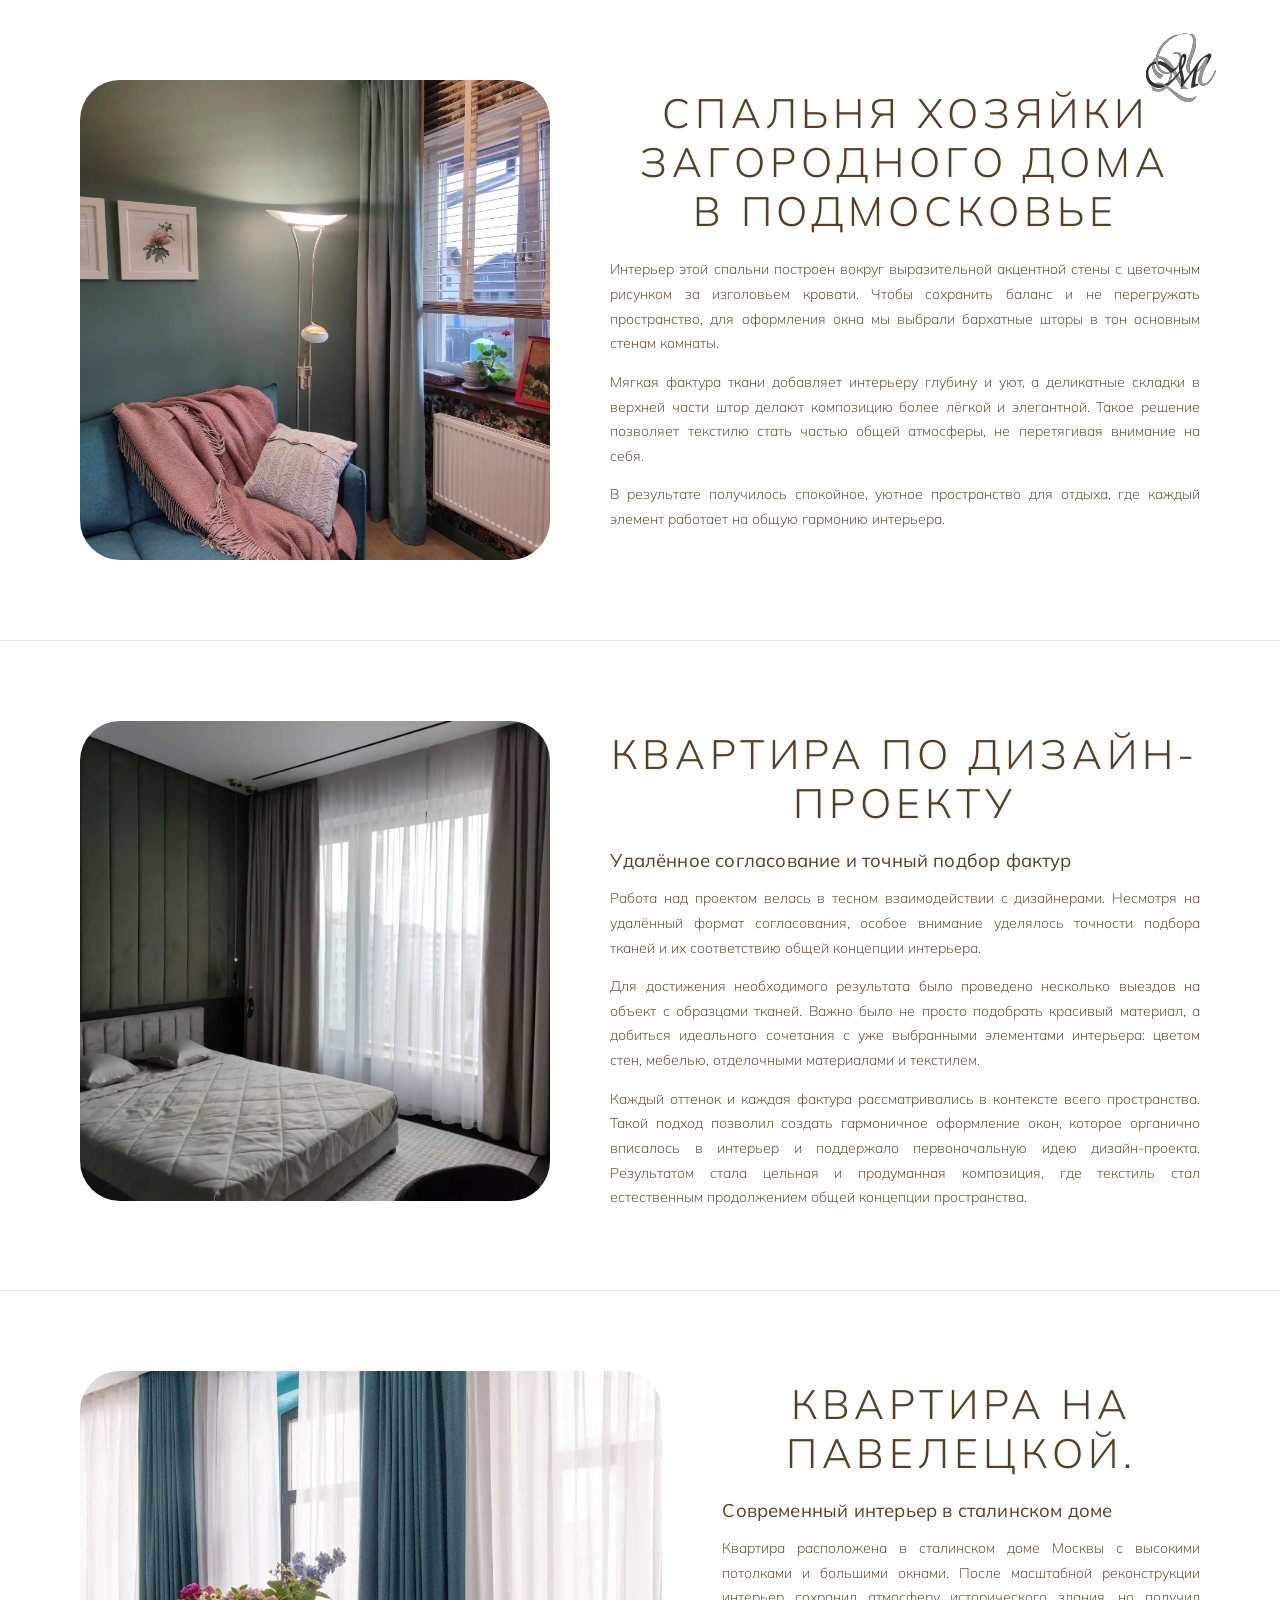
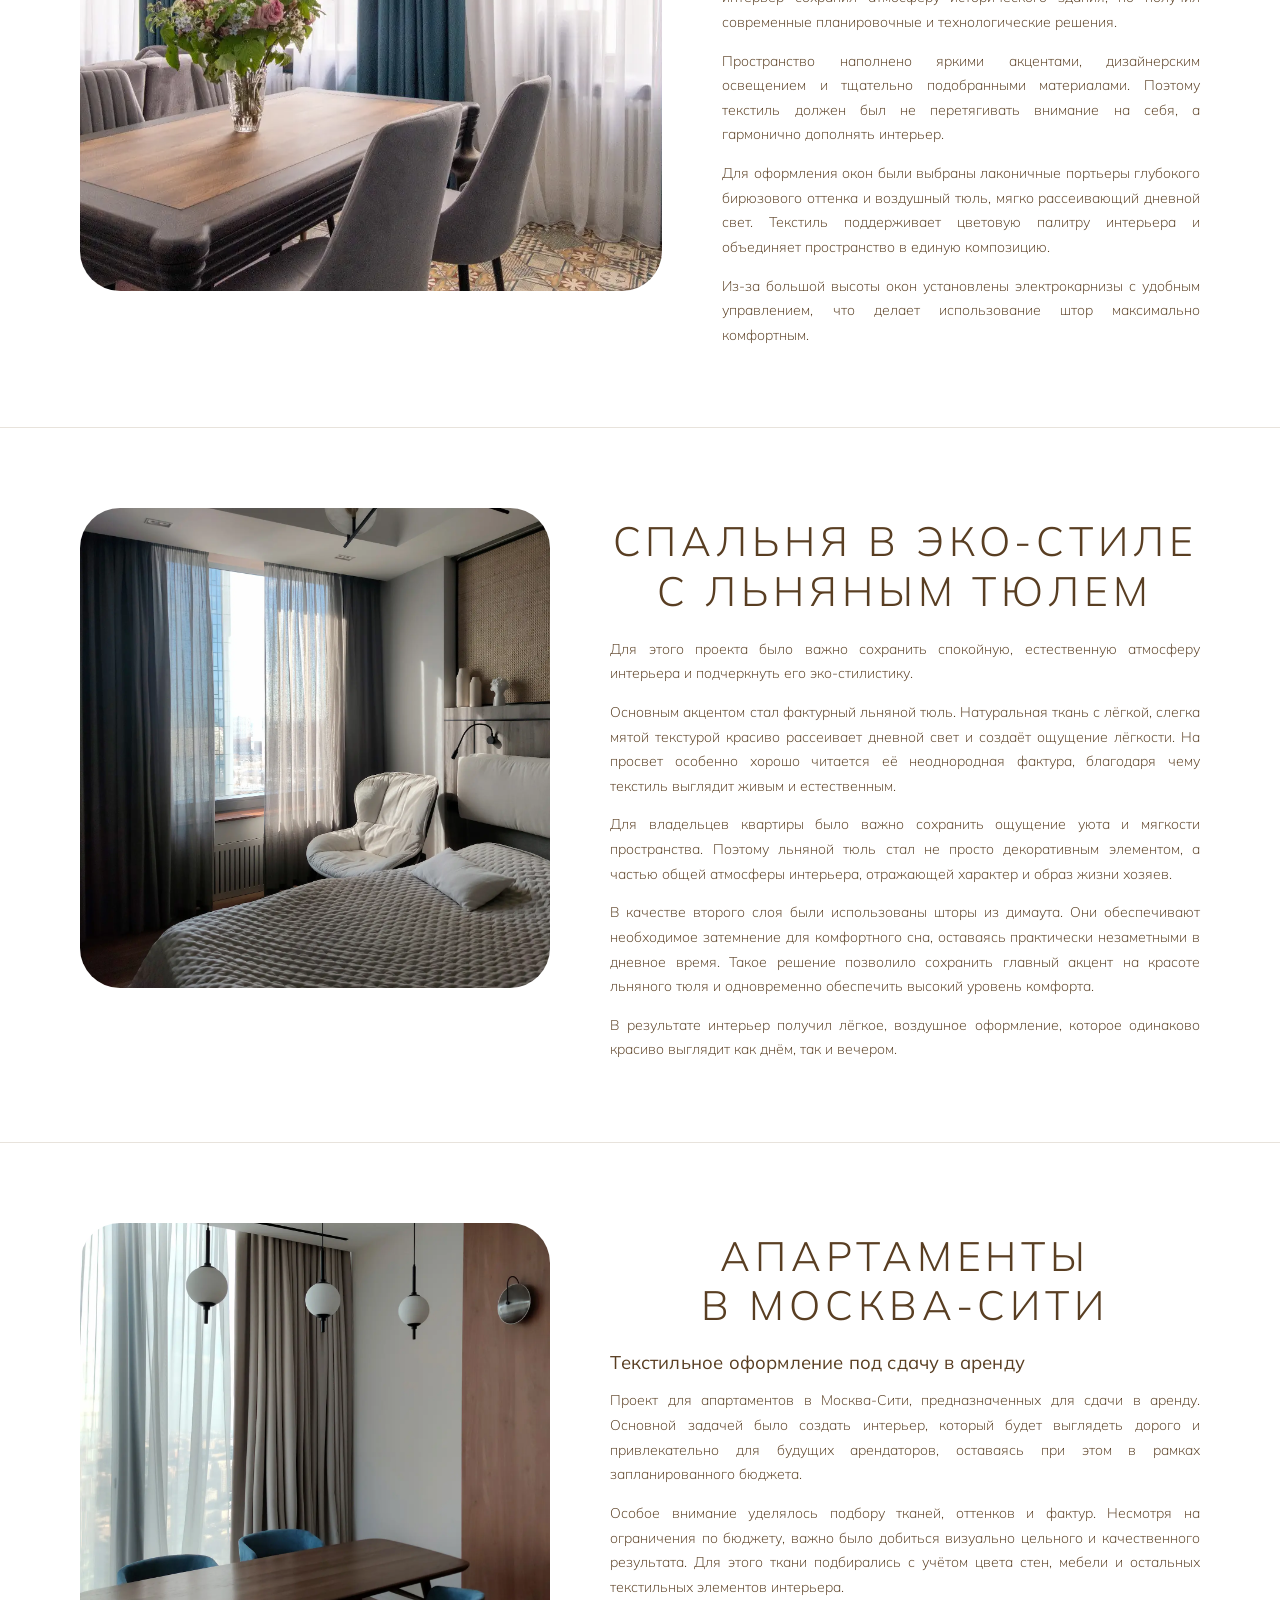
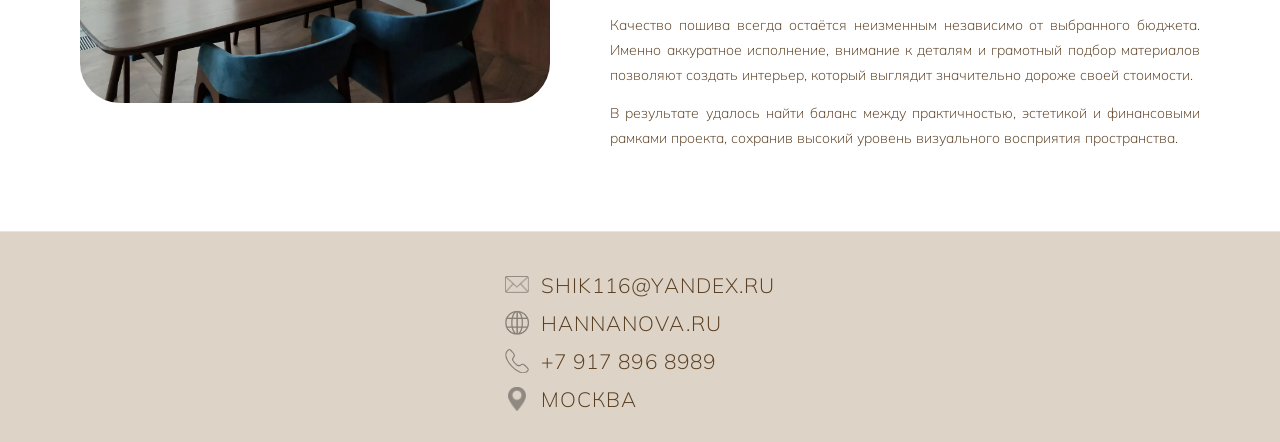
==== my-proj-page.html @ 87cc0c06 "feat: new add-on. page "мои проекты" - a new page has been created - optimized for displaying width " ====
<!DOCTYPE html>
<html lang="ru">

<head>
    <meta charset="UTF-8">
    <meta name="viewport" content="width=device-width, initial-scale=1.0">
    <meta name="robots" content="index, follow">
    <meta name="description" content="Текстильное оформление интерьера — шторы, тюль, карнизы. Подробнее о услуге.">

    <title>Текстильное оформление | Мастерская Чулпан Ханнановой</title>

    <meta property="og:title" content="Текстильное оформление интерьера">
    <meta property="og:description" content="Создаю текстиль, который поддерживает стиль интерьера.">
    <meta property="og:type" content="website">
    <meta property="og:image" content="https://thebucagod.github.io/Business-card-website/assets/imgs/service1.webp">

    <link rel="stylesheet" href="css/index/reset.css">
    <link rel="stylesheet" href="css/add-page_footer-header/add-page_header.css">
    <link rel="stylesheet" href="css/add-page_footer-header/add-page_footer.css">
    <link rel="stylesheet" href="css/my-proj-page/cssmy-proj-page.css">
    <link rel="stylesheet" href="css/my-proj-page/responsive.css">

    <link rel="icon" href="assets/imgs/favicon.ico">
    <link rel="canonical" href="https://thebucagod.github.io/Business-card-website/tur-interior-config.html">
</head>

<body>
    <main class="my-proj-page">

        <a href="index.html" class="my-way-page__home" title="Вернуться на главную">
            <img src="assets/imgs/favicon.svg" alt="На главную" class="my-way-page__home-icon">
        </a>

        <!-- ═══════════════════════════════════════════════
            СЕКЦИЯ 1 — Спальня хозяйки загородного дома
        ════════════════════════════════════════════════ -->
        <section class="proj-section"  id="proj-section-1">

            <div class="proj-section__img-wrap">
                <img
                    src="assets/imgs/project-1.webp"
                    alt="Спальня хозяйки загородного дома в Подмосковье — бархатные шторы в тон стен"
                >
            </div>

            <div class="proj-section__content">
                <h1 class="proj-section__title">Спальня хозяйки<br>загородного дома<br>в Подмосковье</h1>
                <div class="proj-section__body">
                    <p>Интерьер этой спальни построен вокруг выразительной акцентной стены с цветочным рисунком за изголовьем кровати. Чтобы сохранить баланс и не перегружать пространство, для оформления окна мы выбрали бархатные шторы в тон основным стенам комнаты.</p>
                    <p>Мягкая фактура ткани добавляет интерьеру глубину и уют, а деликатные складки в верхней части штор делают композицию более лёгкой и элегантной. Такое решение позволяет текстилю стать частью общей атмосферы, не перетягивая внимание на себя.</p>
                    <p>В результате получилось спокойное, уютное пространство для отдыха, где каждый элемент работает на общую гармонию интерьера.</p>
                </div>
            </div>

        </section>


        <!-- ═══════════════════════════════════════════════
            СЕКЦИЯ 2 — Квартира по дизайн-проекту
        ════════════════════════════════════════════════ -->
        <section class="proj-section"  id="proj-section-2">

            <div class="proj-section__img-wrap">
                <img
                    src="assets/imgs/project-2.webp"
                    alt="Квартира по дизайн-проекту — удалённое согласование и точный подбор фактур"
                >
            </div>

            <div class="proj-section__content">
                <h2 class="proj-section__title">Квартира по дизайн-проекту</h2>
                <p class="proj-section__subtitle">Удалённое согласование и точный подбор фактур</p>
                <div class="proj-section__body">
                    <p>Работа над проектом велась в тесном взаимодействии с дизайнерами. Несмотря на удалённый формат согласования, особое внимание уделялось точности подбора тканей и их соответствию общей концепции интерьера.</p>
                    <p>Для достижения необходимого результата было проведено несколько выездов на объект с образцами тканей. Важно было не просто подобрать красивый материал, а добиться идеального сочетания с уже выбранными элементами интерьера: цветом стен, мебелью, отделочными материалами и текстилем.</p>
                    <p>Каждый оттенок и каждая фактура рассматривались в контексте всего пространства. Такой подход позволил создать гармоничное оформление окон, которое органично вписалось в интерьер и поддержало первоначальную идею дизайн-проекта. Результатом стала цельная и продуманная композиция, где текстиль стал естественным продолжением общей концепции пространства.</p>
                </div>
            </div>

        </section>


        <!-- ═══════════════════════════════════════════════
            СЕКЦИЯ 3 — Квартира на Павелецкой
        ════════════════════════════════════════════════ -->
        <section class="proj-section proj-section--wide-img" id="proj-section-3">

            <div class="proj-section__img-wrap">
                <img
                    src="assets/imgs/project-3.webp"
                    alt="Квартира на Павелецкой — современный интерьер в сталинском доме, бирюзовые портьеры"
                >
            </div>

            <div class="proj-section__content">
                <h2 class="proj-section__title">Квартира на Павелецкой.</h2>
                <p class="proj-section__subtitle">Современный интерьер в сталинском доме</p>
                <div class="proj-section__body">
                    <p>Квартира расположена в сталинском доме Москвы с высокими потолками и большими окнами. После масштабной реконструкции интерьер сохранил атмосферу исторического здания, но получил современные планировочные и технологические решения.</p>
                    <p>Пространство наполнено яркими акцентами, дизайнерским освещением и тщательно подобранными материалами. Поэтому текстиль должен был не перетягивать внимание на себя, а гармонично дополнять интерьер.</p>
                    <p>Для оформления окон были выбраны лаконичные портьеры глубокого бирюзового оттенка и воздушный тюль, мягко рассеивающий дневной свет. Текстиль поддерживает цветовую палитру интерьера и объединяет пространство в единую композицию.</p>
                    <p>Из-за большой высоты окон установлены электрокарнизы с удобным управлением, что делает использование штор максимально комфортным.</p>
                </div>
            </div>

        </section>


        <!-- ═══════════════════════════════════════════════
            СЕКЦИЯ 4 — Спальня в эко-стиле с льняным тюлем
        ════════════════════════════════════════════════ -->
        <section class="proj-section" id="proj-section-4">

            <div class="proj-section__img-wrap">
                <img
                    src="assets/imgs/project-4.webp"
                    alt="Спальня в эко-стиле — льняной тюль и шторы из димаута"
                >
            </div>

            <div class="proj-section__content">
                <h2 class="proj-section__title">Спальня в эко-стиле<br>с льняным тюлем</h2>
                <div class="proj-section__body">
                    <p>Для этого проекта было важно сохранить спокойную, естественную атмосферу интерьера и подчеркнуть его эко-стилистику.</p>
                    <p>Основным акцентом стал фактурный льняной тюль. Натуральная ткань с лёгкой, слегка мятой текстурой красиво рассеивает дневной свет и создаёт ощущение лёгкости. На просвет особенно хорошо читается её неоднородная фактура, благодаря чему текстиль выглядит живым и естественным.</p>
                    <p>Для владельцев квартиры было важно сохранить ощущение уюта и мягкости пространства. Поэтому льняной тюль стал не просто декоративным элементом, а частью общей атмосферы интерьера, отражающей характер и образ жизни хозяев.</p>
                    <p>В качестве второго слоя были использованы шторы из димаута. Они обеспечивают необходимое затемнение для комфортного сна, оставаясь практически незаметными в дневное время. Такое решение позволило сохранить главный акцент на красоте льняного тюля и одновременно обеспечить высокий уровень комфорта.</p>
                    <p>В результате интерьер получил лёгкое, воздушное оформление, которое одинаково красиво выглядит как днём, так и вечером.</p>
                </div>
            </div>

        </section>


        <!-- ═══════════════════════════════════════════════
            СЕКЦИЯ 5 — Апартаменты в Москва-Сити
        ════════════════════════════════════════════════ -->
        <section class="proj-section" id="proj-section-5">

            <div class="proj-section__img-wrap">
                <img
                    src="assets/imgs/project-5.webp"
                    alt="Апартаменты в Москва-Сити — текстильное оформление под сдачу в аренду"
                >
            </div>

            <div class="proj-section__content">
                <h2 class="proj-section__title">Апартаменты<br>в Москва-Сити</h2>
                <p class="proj-section__subtitle">Текстильное оформление под сдачу в аренду</p>
                <div class="proj-section__body">
                    <p>Проект для апартаментов в Москва-Сити, предназначенных для сдачи в аренду. Основной задачей было создать интерьер, который будет выглядеть дорого и привлекательно для будущих арендаторов, оставаясь при этом в рамках запланированного бюджета.</p>
                    <p>Особое внимание уделялось подбору тканей, оттенков и фактур. Несмотря на ограничения по бюджету, важно было добиться визуально цельного и качественного результата. Для этого ткани подбирались с учётом цвета стен, мебели и остальных текстильных элементов интерьера.</p>
                    <p>Качество пошива всегда остаётся неизменным независимо от выбранного бюджета. Именно аккуратное исполнение, внимание к деталям и грамотный подбор материалов позволяют создать интерьер, который выглядит значительно дороже своей стоимости.</p>
                    <p>В результате удалось найти баланс между практичностью, эстетикой и финансовыми рамками проекта, сохранив высокий уровень визуального восприятия пространства.</p>
                </div>
            </div>

        </section>

    </main>


    <footer class="add-footer">
        <ul class="add-footer__contacts">
            <li class="add-footer__item">
                <img src="assets/imgs/icon-email.png" alt="" class="add-footer__icon">
                <a href="mailto:SHIK116@yandex.ru" class="add-footer__link">SHIK116@YANDEX.RU</a>
            </li>
            <li class="add-footer__item">
                <img src="assets/imgs/icon-web.png" alt="" class="add-footer__icon">
                <a href="https://hannanova.ru" class="add-footer__link">HANNANOVA.RU</a>
            </li>
            <li class="add-footer__item">
                <img src="assets/imgs/icon-phone.png" alt="" class="add-footer__icon">
                <a href="tel:+79178968989" class="add-footer__link">+7 917 896 8989</a>
            </li>
            <li class="add-footer__item">
                <img src="assets/imgs/icon-geo.png" alt="" class="add-footer__icon">
                <span class="add-footer__link">МОСКВА</span>
            </li>
        </ul>
    </footer>
</body>
</html>
---- css/add-page_footer-header/add-page_header.css ----
.add-header {
    /* Box model */
    height: 140px;

    /* Display & Flex */
    display: flex;
    justify-content: center;
    align-items: center;
    padding-right: 31px;
    padding-top: 5px;

    /* Фон и границы */
    background: #f4f2f0;
}

.add-header__logo {
    /* Box model */
    height: 126px;

    /* Прочее */
    object-fit: contain;
}
---- css/add-page_footer-header/add-page_footer.css ----
.add-footer {
    /* Box model */
    padding: 40px 0 30px;

    /* Фон */
    background: #ddd3c6;
}

.add-footer__bar {
    /* Box model */
    width: 100%;
    height: 1px;
    margin-bottom: 30px;

    /* Фон */
    background: rgba(89, 62, 34, 0.3);
}

.add-footer__contacts {
    /* Display & Flex */
    display: flex;
    flex-direction: column;
    align-items: flex-start;
    gap: 12px;

    max-width: max-content; 
    margin: 0 auto; 

    /* Прочее */
    list-style: none;
}

.add-footer__item {
    /* Display & Flex */
    display: flex;
    align-items: center;
    gap: 12px;
}

.add-footer__icon {
    /* Box model */
    width: 24px;
    height: 24px;

    /* Прочее */
    object-fit: contain;
}

.add-footer__link {
    /* Типографика */
    font-size: 1.3rem;
    color: #593e22;
    text-decoration: none;
    letter-spacing: 0.05em;
}

.add-footer__link:hover {
    text-decoration: underline;
}
---- css/my-proj-page/cssmy-proj-page.css ----
/* ========================================
   MY-PROJ-PAGE — project detail sections
   ======================================== */

.my-proj-page {
    width: 100%;
}

/* ── shared section shell ── */
.proj-section {
    display: flex;
    align-items: flex-start;
    gap: 60px;
    padding: 80px 80px;
    border-bottom: 1px solid #e8e3dc;
}

/* ── photo column ── */
.proj-section__img-wrap {
    flex: 0 0 auto;
    width: 42%;
    max-width: 530px;
}

.proj-section__img-wrap img {
    width: 100%;
    height: 480px;
    object-fit: cover;
    border-radius: 40px;
    display: block;
}

/* ── text column ── */
.proj-section__content {
    flex: 1;
    display: flex;
    flex-direction: column;
    gap: 14px;
    padding-top: 8px;
}

/* main heading — thin/spaced caps, matching the mockups */
.proj-section__title {
    font-size: clamp(1.6rem, 3.2vw, 2.6rem);
    font-weight: 300;
    letter-spacing: 0.12em;
    text-transform: uppercase;
    text-align: center;
    line-height: 1.2;
    margin-bottom: 8px;
}

/* subtitle (used in section 2, 3, 5) */
.proj-section__subtitle {
    font-size: clamp(0.95rem, 1.5vw, 1.15rem);
    font-weight: 400;
    letter-spacing: 0.01em;
}

/* body paragraphs */
.proj-section__body {
    display: flex;
    flex-direction: column;
    gap: 14px;
}

.proj-section__body p {
    font-size: clamp(0.88rem, 1.1vw, 1rem);
    line-height: 1.75;
    text-align: justify;
    margin: 0;
}

/* ── section 3: image is wider, takes left half ── */
.proj-section--wide-img .proj-section__img-wrap {
    width: 52%;
    max-width: 650px;
}

.proj-section--wide-img .proj-section__img-wrap img {
    height: 520px;
    border-radius: 40px;
}

.my-way-page__home {
    /* Позиционирование */
    position: absolute;
    top: 2rem;
    right: 4rem;

    /* Display & Flex */
    display: flex;
    align-items: center;
    justify-content: center;

    /* Box model */
    width: 70px;
    height: 70px;

    /* Прочее */
    text-decoration: none;
    transition: opacity 0.3s ease, transform 0.3s ease;
}

.my-way-page__home-icon {
    /* Box model */
    width: 100%;
    height: 100%;
    
    /* Прочее */
    object-fit: contain;
}

/* Эффект при наведении на иконку */
.my-way-page__home:hover {
    opacity: 0.7;
    transform: scale(1.05); /* Легкое увеличение для интерактивности */
}
---- css/my-proj-page/responsive.css ----
/* ========================================
   MY-PROJ-PAGE — responsive
   ======================================== */

@media (max-width: 1024px) {
    .proj-section {
        padding: 60px 48px;
        gap: 40px;
    }

    .proj-section__img-wrap {
        width: 46%;
    }

    .proj-section__img-wrap img {
        height: 380px;
    }

    .proj-section--wide-img .proj-section__img-wrap {
        width: 50%;
    }

    .proj-section--wide-img .proj-section__img-wrap img {
        height: 420px;
    }
}

@media (max-width: 768px) {
    .proj-section {
        flex-direction: column !important;
        padding: 48px 24px;
        gap: 28px;
    }

    .proj-section__img-wrap,
    .proj-section--wide-img .proj-section__img-wrap {
        width: 100%;
        max-width: 100%;
    }

    .proj-section__img-wrap img,
    .proj-section--wide-img .proj-section__img-wrap img {
        height: 280px;
        border-radius: 8px;
    }

    .proj-section__content {
        padding-top: 0;
    }

    .proj-section__body p {
        text-align: left;
    }
}

@media (max-width: 480px) {
    .proj-section {
        padding: 36px 16px;
    }

    .proj-section__img-wrap img,
    .proj-section--wide-img .proj-section__img-wrap img {
        height: 220px;
    }
}
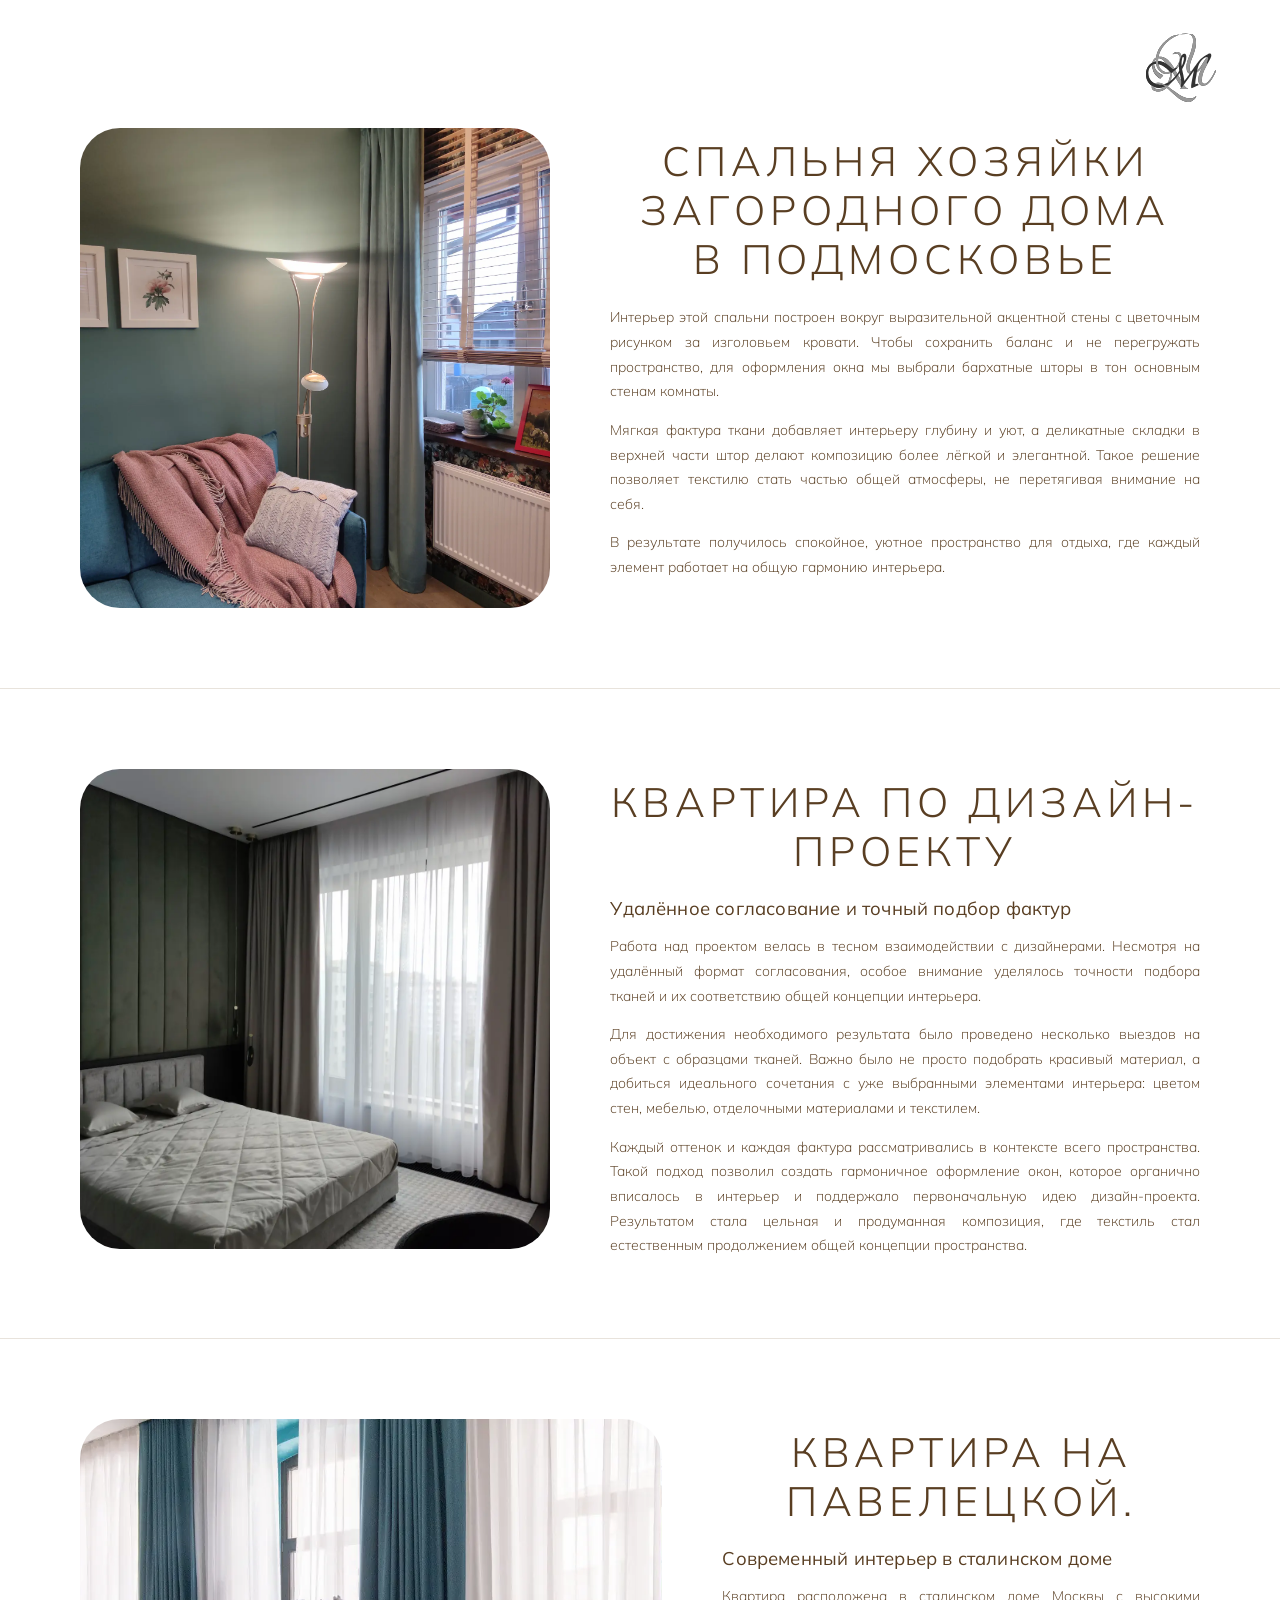
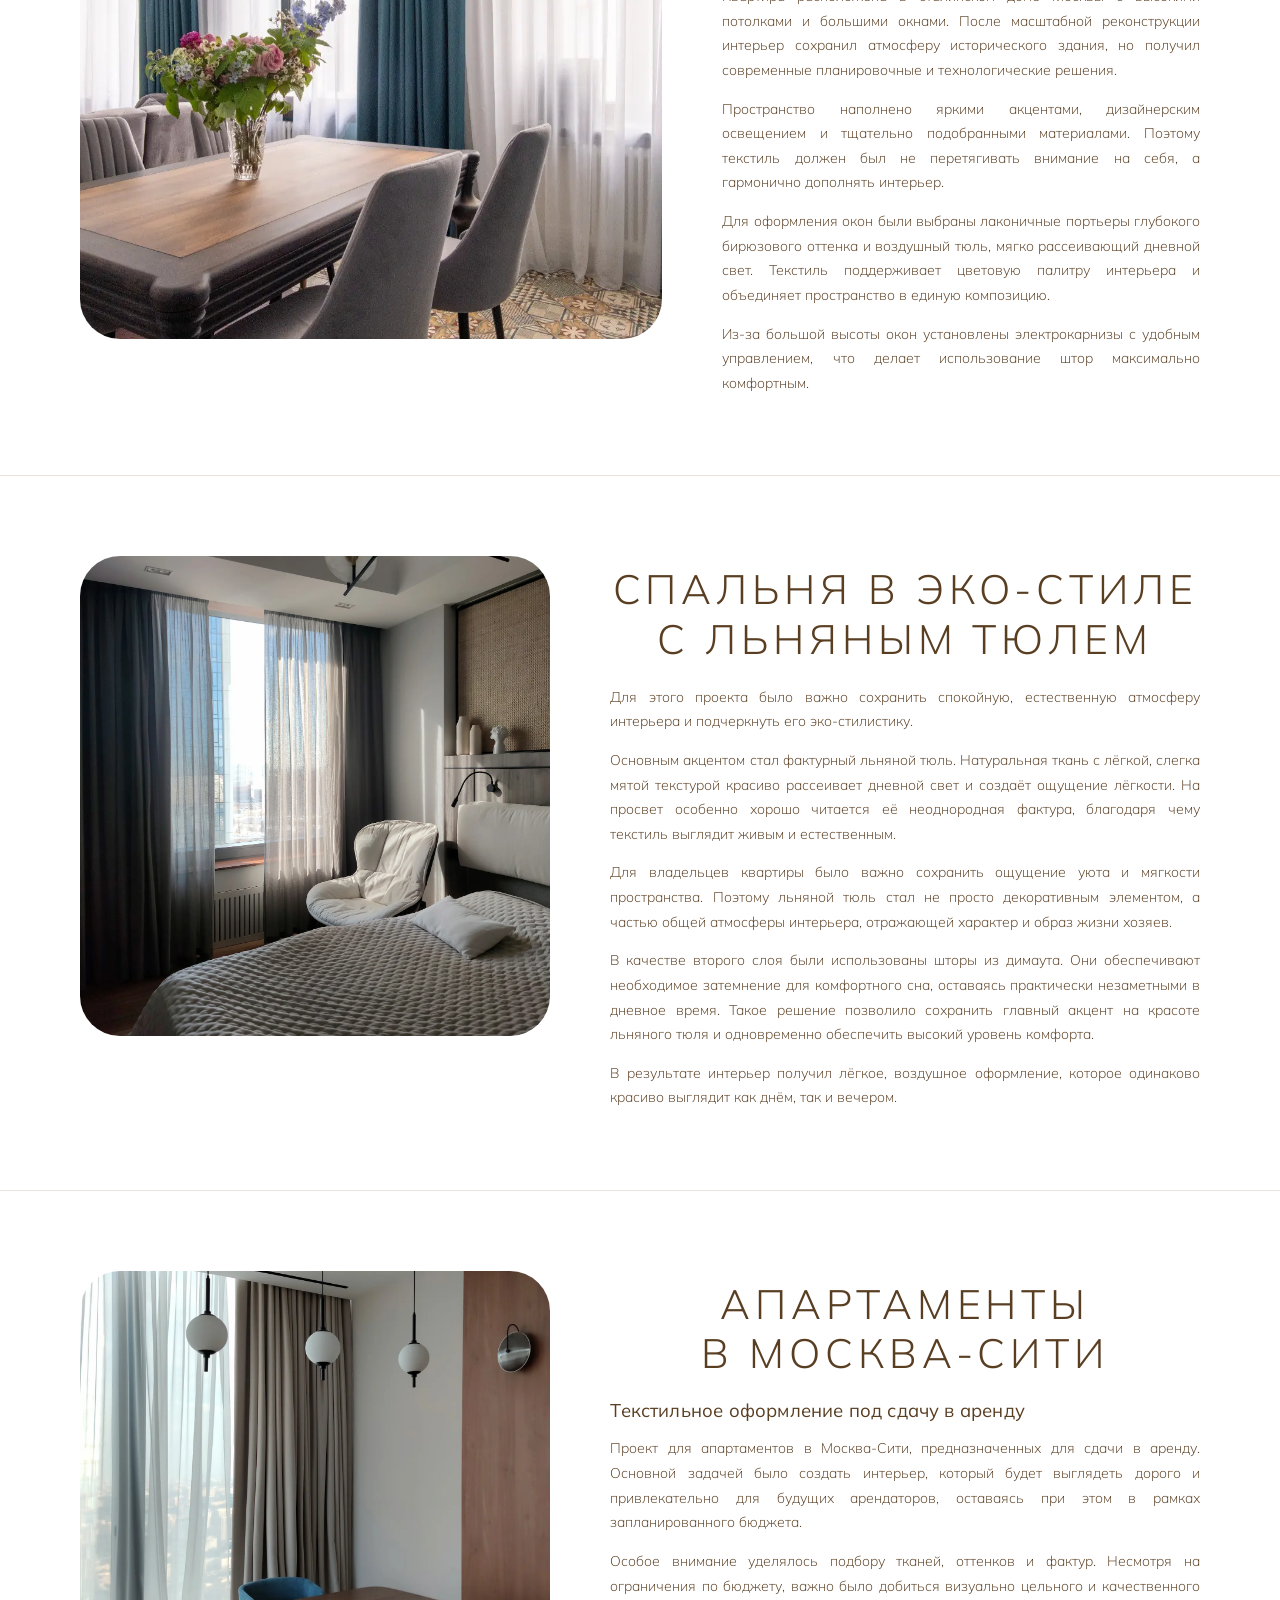
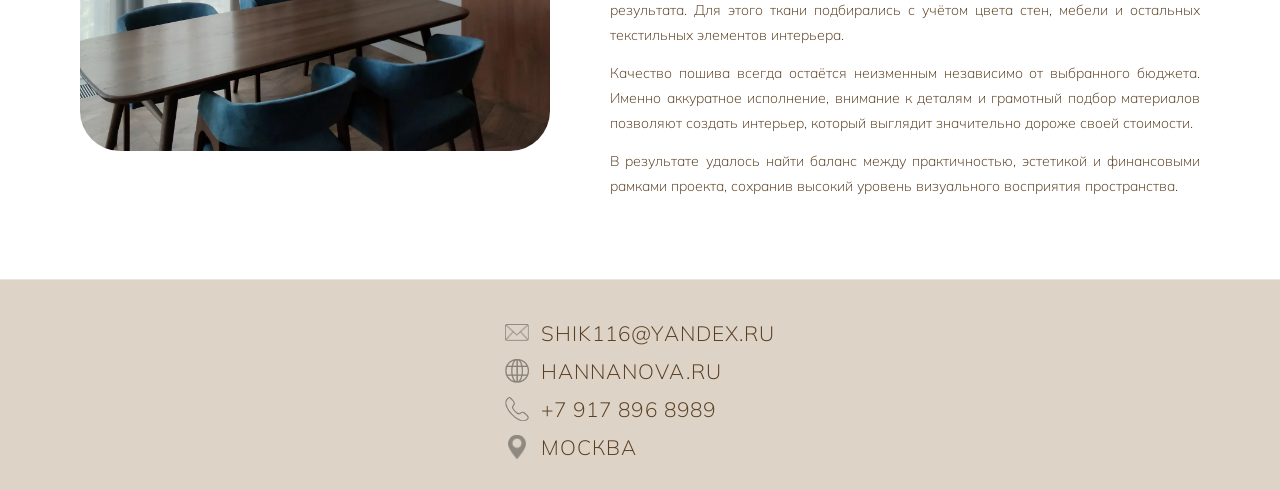
==== commit 946e14da: "feat: added mobile ver. of my-proj-page" ====
--- a/my-proj-page.html
+++ b/my-proj-page.html
@@ -5,12 +5,12 @@
     <meta charset="UTF-8">
     <meta name="viewport" content="width=device-width, initial-scale=1.0">
     <meta name="robots" content="index, follow">
-    <meta name="description" content="Текстильное оформление интерьера — шторы, тюль, карнизы. Подробнее о услуге.">
+    <meta name="description" content="Примеры проектов — текстильное оформление интерьеров. Шторы, тюль, карнизы. Мастерская Чулпан Ханнановой.">
 
-    <title>Текстильное оформление | Мастерская Чулпан Ханнановой</title>
+    <title>Мои проекты | Мастерская Чулпан Ханнановой</title>
 
-    <meta property="og:title" content="Текстильное оформление интерьера">
-    <meta property="og:description" content="Создаю текстиль, который поддерживает стиль интерьера.">
+    <meta property="og:title" content="Мои проекты | Мастерская Чулпан Ханнановой">
+    <meta property="og:description" content="Примеры реализованных проектов — текстильное оформление интерьеров в Москве.">
     <meta property="og:type" content="website">
     <meta property="og:image" content="https://thebucagod.github.io/Business-card-website/assets/imgs/service1.webp">
 
@@ -19,9 +19,10 @@
     <link rel="stylesheet" href="css/add-page_footer-header/add-page_footer.css">
     <link rel="stylesheet" href="css/my-proj-page/cssmy-proj-page.css">
     <link rel="stylesheet" href="css/my-proj-page/responsive.css">
+    <link rel="stylesheet" href="css/my-proj-page/m_my-proj-page.css">
 
     <link rel="icon" href="assets/imgs/favicon.ico">
-    <link rel="canonical" href="https://thebucagod.github.io/Business-card-website/tur-interior-config.html">
+    <link rel="canonical" href="https://thebucagod.github.io/Business-card-website/my-proj-page.html">
 </head>
 
 <body>
--- a/css/my-proj-page/responsive.css
+++ b/css/my-proj-page/responsive.css
@@ -1,6 +1,12 @@
 /* ========================================
    MY-PROJ-PAGE — responsive
    ======================================== */
+
+@media (max-width: 1300px) {
+    .my-proj-page {
+        padding-top: 3rem;
+    }
+}
 
 @media (max-width: 1024px) {
     .proj-section {
@@ -23,43 +29,4 @@
     .proj-section--wide-img .proj-section__img-wrap img {
         height: 420px;
     }
-}
-
-@media (max-width: 768px) {
-    .proj-section {
-        flex-direction: column !important;
-        padding: 48px 24px;
-        gap: 28px;
-    }
-
-    .proj-section__img-wrap,
-    .proj-section--wide-img .proj-section__img-wrap {
-        width: 100%;
-        max-width: 100%;
-    }
-
-    .proj-section__img-wrap img,
-    .proj-section--wide-img .proj-section__img-wrap img {
-        height: 280px;
-        border-radius: 8px;
-    }
-
-    .proj-section__content {
-        padding-top: 0;
-    }
-
-    .proj-section__body p {
-        text-align: left;
-    }
-}
-
-@media (max-width: 480px) {
-    .proj-section {
-        padding: 36px 16px;
-    }
-
-    .proj-section__img-wrap img,
-    .proj-section--wide-img .proj-section__img-wrap img {
-        height: 220px;
-    }
-}
+}
--- a/css/my-proj-page/m_my-proj-page.css
+++ b/css/my-proj-page/m_my-proj-page.css
@@ -0,0 +1,42 @@
+@media (max-width: 768px) {
+    .my-proj-page {
+        padding-top: 5rem;
+    }
+    
+    .proj-section {
+        flex-direction: column !important;
+        padding: 48px 24px;
+        gap: 28px;
+    }
+
+    .proj-section__img-wrap,
+    .proj-section--wide-img .proj-section__img-wrap {
+        width: 100%;
+        max-width: 100%;
+    }
+
+    .proj-section__img-wrap img,
+    .proj-section--wide-img .proj-section__img-wrap img {
+        height: 280px;
+        border-radius: 8px;
+    }
+
+    .proj-section__content {
+        padding-top: 0;
+    }
+
+    .proj-section__body p {
+        text-align: left;
+    }
+}
+
+@media (max-width: 480px) {
+    .proj-section {
+        padding: 36px 16px;
+    }
+
+    .proj-section__img-wrap img,
+    .proj-section--wide-img .proj-section__img-wrap img {
+        height: 220px;
+    }
+}
